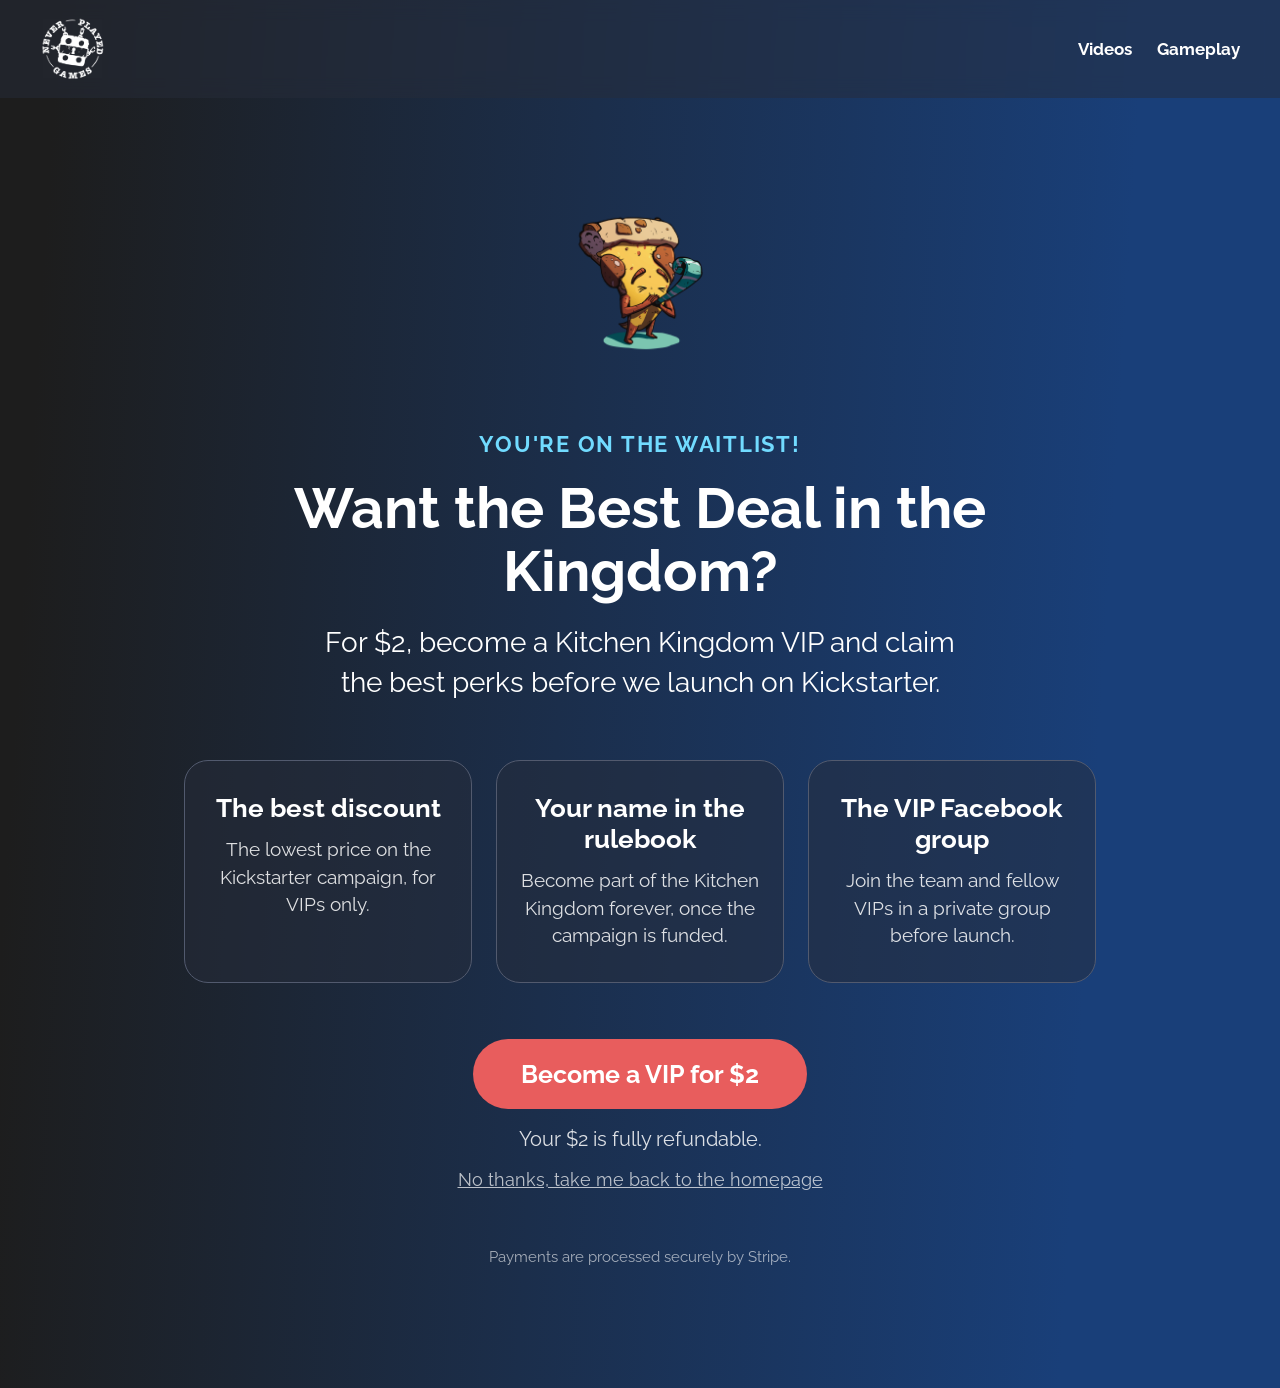
==== become-vip.html @ d167a3e9 "Become VIP page" ====
<!DOCTYPE html>
<html lang="en">

<head>
    <!-- Google Tag Manager -->
    <script>(function (w, d, s, l, i) {
            w[l] = w[l] || []; w[l].push({
                'gtm.start':
                    new Date().getTime(), event: 'gtm.js'
            }); var f = d.getElementsByTagName(s)[0],
                j = d.createElement(s), dl = l != 'dataLayer' ? '&l=' + l : ''; j.async = true; j.src =
                    'https://www.googletagmanager.com/gtm.js?id=' + i + dl; f.parentNode.insertBefore(j, f);
        })(window, document, 'script', 'dataLayer', 'GTM-WVMF9MDQ');</script>
    <!-- End Google Tag Manager -->
    <meta charset="UTF-8">
    <meta name="viewport" content="width=device-width, initial-scale=1.0">
    <!-- Post-signup thank-you page: keep it out of search results -->
    <meta name="robots" content="noindex">
    <title>Become a VIP | Kitchen Kingdom</title>
    <meta name="description"
        content="You're on the Kitchen Kingdom waitlist. For $2, unlock the best discount on the Kickstarter campaign, the private VIP Facebook group and your name in the rulebook.">
    <link rel="preconnect" href="https://fonts.googleapis.com">
    <link rel="preconnect" href="https://fonts.gstatic.com" crossorigin>
    <link href="https://fonts.googleapis.com/css2?family=Raleway:ital,wght@0,300;0,400;0,700;1,400;1,700&display=swap"
        rel="stylesheet">
    <link rel="icon" href="assets/fav_icon.svg" type="image/svg+xml">
    <link rel="stylesheet" href="style.css">

    <!-- Stripe Buy Button: uncomment together with the <stripe-buy-button> block below -->
    <!-- <script async src="https://js.stripe.com/v3/buy-button.js"></script> -->
</head>

<body>

    <!-- Google Tag Manager (noscript) -->
    <noscript><iframe src="https://www.googletagmanager.com/ns.html?id=GTM-WVMF9MDQ" height="0" width="0"
            title="Google Tag Manager" style="display:none;visibility:hidden"></iframe></noscript>
    <!-- End Google Tag Manager (noscript) -->

    <!-- ── NAVBAR ─────────────────────────────────────────── -->
    <nav class="navbar">
        <div class="nav-logo">
            <a href="index.html"><img src="assets/logo.webp" alt="Kitchen Kingdom logo"></a>
        </div>
        <ul class="nav-links">
            <li><a href="index.html#trailer">Videos</a></li>
            <li><a href="index.html#gameplay">Gameplay</a></li>
        </ul>
    </nav>

    <main class="vip-page" id="vip">

        <!-- ── OFFER (default state) ─────────────────────── -->
        <div class="vip-offer vip-intro">
            <img class="vip-character" src="assets/char-pizza.webp" alt="Party Pizza cheering">
            <p class="vip-pre">YOU'RE ON THE WAITLIST!</p>
            <h1 class="section-heading">Want the Best Deal in the Kingdom?</h1>
            <p class="section-body">For $2, become a Kitchen Kingdom VIP and claim the best perks before we launch on
                Kickstarter.</p>
        </div>

        <ul class="vip-offer vip-perks">
            <li class="vip-perk">
                <h2>The best discount</h2>
                <p>The lowest price on the Kickstarter campaign, for VIPs only.</p>
            </li>
            <li class="vip-perk">
                <h2>Your name in the rulebook</h2>
                <p>Become part of the Kitchen Kingdom forever, once the campaign is funded.</p>
            </li>
            <li class="vip-perk">
                <h2>The VIP Facebook group</h2>
                <p>Join the team and fellow VIPs in a private group before launch.</p>
            </li>
        </ul>

        <div class="vip-offer vip-checkout">
            <!--
                Stripe Buy Button: once created in the Dashboard, uncomment this block and the
                buy-button.js script in <head>, then remove the fallback link below.
            <stripe-buy-button
                buy-button-id="buy_btn_REPLACE_ME"
                publishable-key="pk_test_REPLACE_ME">
            </stripe-buy-button>
            -->

            <!-- Stripe Payment Link (LIVE, plink_1UfrdTPH4I1weWzSRL1D6Cwx).
                 Sandbox test link for local testing: https://buy.stripe.com/test_5kQ14p5HMcuK2nV5UYdwc00 -->
            <a class="btn-primary" id="vip-buy" href="https://buy.stripe.com/fZu3cxb2n3HM3wqchP0x200">Become a
                VIP for $2</a>
            <p class="vip-refund">Your $2 is fully refundable.</p>
            <a class="vip-skip" href="index.html">No thanks, take me back to the homepage</a>
        </div>

        <!-- ── SUCCESS (shown when Stripe redirects back with ?vip=success) ── -->
        <div class="vip-success vip-intro" role="status">
            <img class="vip-character" src="assets/char-pizza.webp" alt="Party Pizza cheering">
            <p class="vip-pre">PAYMENT RECEIVED</p>
            <h1 class="section-heading">All Hail the New VIP!</h1>
            <p class="section-body">You're in. Keep an eye on your inbox: we'll email you your VIP Facebook group invite
                and everything you need for launch day.</p>
            <a class="btn-primary" href="index.html">Back to the Kingdom</a>
        </div>

        <p class="vip-fineprint">
            Payments are processed securely by Stripe.</p>

    </main>

    <script>
        // Stripe redirects here with ?vip=success after a completed payment.
        if (new URLSearchParams(window.location.search).get('vip') === 'success') {
            document.getElementById('vip').classList.add('is-vip');
            (window.dataLayer = window.dataLayer || []).push({ event: 'vip_purchase' });
        }
    </script>

</body>

</html>
---- style.css ----
@font-face {
  font-family: 'Kitchenkingdomiconsv2';
  src: url('assets/Kitchenkingdomiconsv2-Regular.ttf') format('truetype');
  font-weight: normal;
  font-style: normal;
}

.kk-icon {
  font-family: 'Kitchenkingdomiconsv2', sans-serif;
  font-style: normal;
  font-weight: normal;
}

*,
*::before,
*::after {
  box-sizing: border-box;
  margin: 0;
  padding: 0;
}

:root {
  --red: #e85d5d;
  --purple: #9b6fd6;
  --orange: #f59e42;
  --green: #4caf8e;
  --blue: #52a5d8;
  --dark-blue: #5b7bc9;
  --pink: #e066ad;
  --bean: #bf9262;
  --nav-bg: rgba(38, 45, 58, 0.5);
  --nav-border: #525a6e;
}

html {
  scroll-behavior: smooth;
  scroll-padding-top: 100px;
}

body {
  background: linear-gradient(93.54deg, rgb(29, 29, 29) 4.35%, rgb(25, 63, 121) 83.88%);
  font-family: 'Raleway', sans-serif;
  color: white;
  overflow-x: hidden;
  min-height: 100vh;
}

/* ─── NAVBAR ─────────────────────────────────────────── */
.navbar {
  position: fixed;
  top: 0;
  left: 0;
  right: 0;
  z-index: 1000;
  background: var(--nav-bg);
  backdrop-filter: blur(10px);
  -webkit-backdrop-filter: blur(10px);
  display: flex;
  align-items: center;
  justify-content: space-between;
  padding: 16px 40px;
}

.nav-logo {
  width: 66px;
  height: 66px;
  flex-shrink: 0;
}

.nav-logo img {
  width: 66px;
  height: 66px;
  object-fit: contain;
  filter: brightness(0) invert(1);
}

.nav-links {
  display: flex;
  align-items: center;
  gap: 25px;
  list-style: none;
}

.nav-links li {
  display: flex;
  align-items: center;
}

.nav-links a {
  color: white;
  text-decoration: none;
  font-weight: 700;
  font-size: 17px;
  cursor: pointer;
}

.nav-links a:hover {
  opacity: 0.8;
}

.nav-cta {
  display: inline-flex;
  align-items: center;
  justify-content: center;
  text-decoration: none;
  background: var(--red);
  color: white;
  font-family: 'Raleway', sans-serif;
  font-weight: 700;
  font-size: 17px;
  border: none;
  border-radius: 100px;
  width: 176px;
  height: 54px;
  cursor: pointer;
}

.nav-cta:hover {
  opacity: 0.9;
}

.nav-social {
  display: inline-flex;
  align-items: center;
  justify-content: center;
  width: 24px;
  height: 24px;
  opacity: 0.85;
  transition: opacity 0.2s ease;
}

.nav-social:hover {
  opacity: 1;
}

.nav-social img {
  width: 100%;
  height: 100%;
  object-fit: contain;
}

/* ─── BUTTON SQUASH & STRETCH ─────────────────────────── */
@keyframes btn-squish {
  0% {
    transform: scaleX(1) scaleY(1);
  }

  18% {
    transform: scaleX(1.3) scaleY(0.7);
  }

  42% {
    transform: scaleX(0.9) scaleY(1.12);
  }

  62% {
    transform: scaleX(1.07) scaleY(0.95);
  }

  80% {
    transform: scaleX(0.98) scaleY(1.02);
  }

  100% {
    transform: scaleX(1) scaleY(1);
  }
}

.btn-primary,
.btn-secondary,
.nav-cta {
  will-change: transform;
  transition: transform 0.2s ease;
}

.btn-primary:not(:disabled):hover,
.btn-secondary:not(:disabled):hover,
.nav-cta:not(:disabled):hover {
  animation: btn-squish 0.35s ease forwards;
}

.btn-primary:active,
.btn-secondary:active,
.nav-cta:active {
  animation: none;
  transform: scaleX(1.15) scaleY(0.82);
  transition-duration: 0.08s;
}

/* ─── PAGE ────────────────────────────────────────────── */
.page {
  display: flex;
  flex-direction: column;
  align-items: center;
  gap: 240px;
  padding-bottom: 160px;
  width: 1512px;
  margin-left: auto;
  margin-right: auto;
}

/* ─── HERO ────────────────────────────────────────────── */
.hero {
  position: relative;
  width: 100vw;
  height: 986px;
  overflow: hidden;
}

.hero-bg {
  position: absolute;
  inset: 0;
  pointer-events: none;
}

.hero-bg img {
  width: 100%;
  height: 100%;
  object-fit: cover;
  object-position: center top;
  display: block;
}

.hero-pre {
  position: absolute;
  left: 66px;
  top: 488px;
  font-size: 38px;
  font-weight: 700;
  line-height: normal;
  white-space: nowrap;
  text-shadow: 0 2px 10px rgba(0, 0, 0, 0.7);
}

.hero-title1 {
  position: absolute;
  left: 66px;
  top: 548px;
  font-size: 73px;
  font-weight: 700;
  line-height: normal;
  white-space: nowrap;
  text-shadow: 0 2px 10px rgba(0, 0, 0, 0.7);
}

.hero-title2 {
  position: absolute;
  left: 66px;
  top: 626px;
  font-size: 73px;
  font-weight: 700;
  line-height: normal;
  white-space: nowrap;
  text-shadow: 0 2px 10px rgba(0, 0, 0, 0.7);
}

.hero-buttons {
  position: absolute;
  left: 66px;
  top: 761px;
  display: flex;
  gap: 21px;
}

.btn-primary {
  display: inline-flex;
  align-items: center;
  justify-content: center;
  text-decoration: none;
  background: var(--red);
  color: white;
  font-family: 'Raleway', sans-serif;
  font-weight: 700;
  font-size: 25px;
  border: none;
  border-radius: 100px;
  width: 233px;
  height: 70px;
  cursor: pointer;
}

.btn-secondary {
  display: inline-flex;
  align-items: center;
  justify-content: center;
  text-decoration: none;
  background: rgba(38, 45, 58, 0.5);
  color: white;
  font-family: 'Raleway', sans-serif;
  font-weight: 700;
  font-size: 25px;
  border: 1px solid var(--nav-border);
  border-radius: 100px;
  width: 233px;
  height: 70px;
  cursor: pointer;
}

@keyframes spin-slow {
  from {
    transform: rotate(0deg);
  }

  to {
    transform: rotate(360deg);
  }
}

.hero-badge {
  position: absolute;
  right: 64px;
  top: 687px;
  width: 122px;
  height: 136px;
}

.hero-badge img {
  width: 100%;
  height: 100%;
  object-fit: contain;
  filter: drop-shadow(0 8px 24px rgba(0, 0, 0, 0.55));
  animation: spin-slow 240s linear infinite;
}

/* ─── GAME INFO ───────────────────────────────────────── */
.game-info {
  position: relative;
  width: 1394px;
  height: 750px;
  flex-shrink: 0;
}

.game-description {
  position: absolute;
  left: 0;
  top: 0;
  width: 820px;
  font-size: 28px;
  font-weight: 400;
  line-height: 1.45;
}

.game-description p + p {
  margin-top: 1em;
}

.game-thief {
  position: absolute;
  left: 827px;
  top: 0;
  width: 567px;
  height: 463px;
  overflow: hidden;
}

.game-thief img {
  position: absolute;
  width: 105.25%;
  height: 179.87%;
  left: -5.17%;
  top: -41.18%;
  max-width: none;
}

.characters-group {
  position: absolute;
  left: 2px;
  top: 338px;
  width: 737px;
  height: 400px;
}

.char {
  position: absolute;
  overflow: hidden;
}

.char img {
  position: absolute;
  max-width: none;
}

.char-yogurt {
  left: 0;
  top: 0;
  width: 260px;
  height: 309px;
}

.char-yogurt img {
  width: 103.08%;
  height: 121.54%;
  left: -4%;
  top: 0;
}

.char-eggplant {
  left: 247px;
  top: 5px;
  width: 261px;
  height: 314px;
}

.char-eggplant img {
  width: 95.4%;
  height: 112.48%;
  left: -3.69%;
  top: -6.33%;
}

.char-pizza {
  left: 505px;
  top: 43px;
  width: 232px;
  height: 271px;
}

.char-pizza img {
  width: 108.51%;
  height: 127.95%;
  left: -6%;
  top: -6.6%;
}

.stat-item {
  position: absolute;
  top: 309px;
  text-align: center;
}

.stat-item .lbl {
  font-size: 28px;
  font-weight: 400;
  display: block;
}

.stat-item .val {
  font-size: 28px;
  font-weight: 700;
  display: block;
}

.stat-age {
  left: 99px;
}

.stat-duration {
  left: 227px;
}

.stat-players {
  left: 569px;
}

/* ─── SCREENSHOT ──────────────────────────────────────── */
.screenshot {
  width: 1382px;
  height: 777px;
  overflow: hidden;
  flex-shrink: 0;
}

.screenshot img {
  width: 100%;
  height: 100%;
  object-fit: cover;
  display: block;
}

#trailer {
  height: auto;
  overflow: visible;
  display: flex;
  flex-direction: column;
  align-items: center;
}

#trailer video {
  width: auto;
  max-width: 100%;
  height: 600px;
  aspect-ratio: 9 / 16;
}

.video-row {
  display: flex;
  flex-wrap: wrap;
  justify-content: center;
  align-items: flex-start;
  gap: 40px;
  width: 100%;
}

.video-col {
  display: flex;
  flex-direction: column;
  align-items: center;
  flex: 1 1 340px;
  max-width: 400px;
}

@media (min-width: 768px) {
  .video-row--playthrough {
    margin-top: 20px;
  }
}

/* Instagram sets its own inline white background once an embed successfully
   renders (marking the element with this class) — override it so the embed
   blends with the page. The unrendered .instagram-media fallback card keeps
   its inline white background so it still reads correctly if the embed fails
   to load. */
.instagram-media-rendered,
.instagram-media-rendered iframe {
  background: transparent !important;
}

/* ─── TESTIMONIALS ────────────────────────────────────── */
.testimonials {
  position: relative;
  width: 1373px;
  height: auto;
  flex-shrink: 0;
}

.t1 {
  position: absolute;
  left: 0;
  top: 0;
  width: 878px;
}

.t2 {
  position: absolute;
  left: 495px;
  top: 148px;
  width: 878px;
}

.t3 {
  position: absolute;
  left: 0;
  top: 363px;
  width: 615px;
}

/* Stays in normal flow below the hand-placed t1–t3 so the section grows to fit */
.t4 {
  margin-top: 600px;
  margin-left: 495px;
  width: 878px;
}

.t-quote {
  font-size: 57px;
  font-weight: 700;
  font-style: italic;
  line-height: 1.1;
}

.t-author {
  font-size: 28px;
  font-weight: 400;
  margin-top: 8px;
}

/* Long quote — smaller type so it reads as a paragraph */
.t4 .t-quote {
  font-size: 36px;
}

/* ─── SHARED SECTION STYLES ───────────────────────────── */
.section-heading {
  font-size: 57px;
  font-weight: 700;
  line-height: 1.1;
}

.section-body {
  font-size: 28px;
  font-weight: 400;
  line-height: 1.45;
}

.section-body a {
  color: inherit;
  text-decoration: underline;
  transition: color 0.2s;
}

.section-body a:hover {
  color: #ccc;
}

.section-body ol {
  margin-left: 42px;
}

.section-body li {
  margin-bottom: 8px;
}

/* ─── WAITLIST FORM ───────────────────────────────────── */
.waitlist-section {
  display: flex;
  flex-direction: column;
  align-items: center;
  gap: 24px;
  width: 600px;
  position: relative;
}

@keyframes giveaway-shake {
  0%, 100% { transform: translateY(-50%) rotate(-2deg); }
  50%       { transform: translateY(-50%) rotate(2deg); }
}

.giveaway-img {
  position: absolute;
  left: 100%;
  top: 0;
  transform-origin: center bottom;
  width: calc((100vw - 600px) / 2);
  animation: giveaway-shake 4s ease-in-out infinite;
}

.waitlist-section .section-heading,
.waitlist-section .section-body {
  text-align: center;
  text-wrap: balance;
}

.waitlist-section .section-body {
  font-size: 22px;
  opacity: 0.8;
}

/* Full-width wrappers */
#mc-waitlist .form-container,
#mc-waitlist .emailoctopus-form-wrapper {
  width: 100% !important;
}

/* Remove EO's inline margin-top */
#mc-waitlist .emailoctopus-form-wrapper {
  margin-top: 0 !important;
}

/* Main form: flex column with gap between fields and button */
#mc-waitlist .emailoctopus-form .main-form {
  display: flex !important;
  flex-direction: column !important;
  gap: 16px !important;
}

/* Field rows: stack label above input, remove Bootstrap mb-2 */
#mc-waitlist .emailoctopus-form-row {
  display: flex !important;
  flex-direction: column !important;
  margin-bottom: 0 !important;
}

/* Labels */
#mc-waitlist .emailoctopus-form-row label {
  font-family: 'Raleway', sans-serif !important;
  font-size: 16px !important;
  font-weight: 700 !important;
  color: white !important;
  margin-bottom: 0 !important;
}

/* Inputs */
#mc-waitlist .emailoctopus-form-row input.form-control,
#mc-waitlist .emailoctopus-form-row input.form-control:focus,
#mc-waitlist .emailoctopus-form-row input.form-control:active {
  box-sizing: border-box !important;
  background: rgba(38, 45, 58, 0.6) !important;
  border-width: 1px !important;
  border-style: solid !important;
  border-color: var(--nav-border) !important;
  border-radius: 12px !important;
  color: white !important;
  font-family: 'Raleway', sans-serif !important;
  font-size: 16px !important;
  padding: 14px 20px !important;
  margin: 0 !important;
  height: auto !important;
  width: 100% !important;
  outline: none !important;
  box-shadow: none !important;
  transform: none !important;
  position: static !important;
  transition: border-color 0.2s !important;
}

#mc-waitlist .emailoctopus-form-row input.form-control:focus {
  border-color: var(--red) !important;
}

#mc-waitlist .emailoctopus-form-row input.form-control::placeholder {
  color: rgba(255, 255, 255, 0.4) !important;
}

/* Consent row */
#mc-waitlist .emailoctopus-form-row-consent {
  display: flex !important;
  flex-direction: row !important;
  justify-content: flex-start !important;
  align-items: center !important;
  gap: 8px !important;
  width: 100% !important;
  padding: 0 !important;
  margin: 0 !important;
  text-align: left !important;
}

#mc-waitlist .emailoctopus-form-row-consent label {
  font-family: 'Raleway', sans-serif !important;
  font-size: 16px !important;
}

/* Submit button */
#mc-waitlist .emailoctopus-form input[type="submit"] {
  display: block !important;
  width: 100% !important;
  height: 60px !important;
  margin: 0 !important;
  padding: 0 !important;
  background: var(--red) !important;
  color: white !important;
  font-family: 'Raleway', sans-serif !important;
  font-weight: 700 !important;
  font-size: 20px !important;
  border: none !important;
  border-radius: 100px !important;
  cursor: pointer !important;
  transition: opacity 0.2s, background 0.3s !important;
  box-shadow: none !important;
}

#mc-waitlist .emailoctopus-form input[type="submit"]:not(:disabled):hover {
  opacity: 0.9;
}

#mc-waitlist .emailoctopus-form input[type="submit"]:disabled {
  background: #e85d5d8a !important;
  cursor: not-allowed !important;
  opacity: 1 !important;
}

/* Success / error messages — hide when empty */
#mc-waitlist .emailoctopus-success-message:empty,
#mc-waitlist .emailoctopus-error-message:empty {
  display: none;
}

#mc-waitlist .emailoctopus-success-message,
#mc-waitlist .emailoctopus-error-message {
  font-family: 'Raleway', sans-serif !important;
  font-size: 15px !important;
  padding: 12px 16px !important;
  border-radius: 8px !important;
  margin-bottom: 8px !important;
}

#mc-waitlist .emailoctopus-success-message {
  color: var(--green) !important;
  background: rgba(76, 175, 142, 0.12) !important;
}

#mc-waitlist .emailoctopus-error-message {
  color: var(--red) !important;
  background: rgba(232, 93, 93, 0.12) !important;
}

#mc-waitlist .emailoctopus-is-hidden {
  display: none !important;
}

.feature-row {
  width: 1404px;
  display: flex;
  align-items: center;
  justify-content: space-between;
  flex-shrink: 0;
}

.feature-text {
  width: 726px;
  display: flex;
  flex-direction: column;
  gap: 40px;
  flex-shrink: 0;
}

.text-center {
  display: none;
}

/* ─── STORY ───────────────────────────────────────────── */
.story {
  width: 1349px;
  display: flex;
  align-items: flex-start;
  justify-content: space-between;
  flex-shrink: 0;
}

.story-text {
  width: 726px;
  display: flex;
  flex-direction: column;
  gap: 40px;
}

.story-photos {
  position: relative;
  width: 520px;
  height: 800px;
  flex-shrink: 0;
  margin: 0 auto;
}

.photo {
  position: absolute;
  border-radius: 2px;
  box-shadow: 0 18px 18px rgba(0, 0, 0, 0.25);
  overflow: hidden;
}

.photo img {
  position: absolute;
  max-width: none;
}

.photo-w1 {
  left: 9px;
  top: 0;
  width: 485px;
  height: 340px;
  transform: rotate(-4.38deg);
}

.photo-w2 {
  left: 0;
  top: 300px;
  width: 240px;
  height: 240px;
  transform: rotate(-5.62deg);
}

.photo-w3 {
  left: 260px;
  top: 330px;
  width: 240px;
  height: 240px;
  transform: rotate(7deg);
}

.photo-w4 {
  left: 120px;
  top: 520px;
  width: 280px;
  height: 280px;
  transform: rotate(-2.5deg);
}

.photo-w1 img,
.photo-w2 img,
.photo-w3 img,
.photo-w4 img {
  width: 100%;
  height: 100%;
  object-fit: cover;
}

/* ─── CARD STACKS ─────────────────────────────────────── */
.cards-stack {
  position: relative;
  flex-shrink: 0;
}

.game-card {
  position: absolute;
  box-shadow: 0 8px 18px rgba(0, 0, 0, 0.25);
  overflow: hidden;
}

.game-card img {
  width: 100%;
  height: 100%;
  object-fit: cover;
  display: block;
}

/* Action cards */
.ac-stack {
  width: 642px;
  height: 438px;
  /* translate offsets used to collapse cards into a stack before fanning */
  --ac1-tx: 132px;
  --ac1-ty: -30px;
  --ac3-tx: -133px;
  --ac3-ty: 10px;
}

.game-card.ac {
  width: 265px;
  height: 369px;
}

/* default: stacked (all cards centred on ac2's position) */
.ac1 {
  left: 0;
  top: 40px;
  transform: translate(var(--ac1-tx), var(--ac1-ty)) rotate(0deg);
}

.ac2 {
  left: 132px;
  top: 10px;
  transform: rotate(0deg);
}

.ac3 {
  left: 265px;
  top: 0;
  transform: translate(var(--ac3-tx), var(--ac3-ty)) rotate(0deg);
}

/* fan keyframes */
@keyframes ac1-fan {
  from {
    transform: translate(var(--ac1-tx), var(--ac1-ty)) rotate(0deg);
  }

  to {
    transform: rotate(-5.31deg);
  }
}

@keyframes ac2-fan {
  from {
    transform: rotate(0deg);
  }

  to {
    transform: rotate(6.18deg);
  }
}

@keyframes ac3-fan {
  from {
    transform: translate(var(--ac3-tx), var(--ac3-ty)) rotate(0deg);
  }

  to {
    transform: rotate(20.4deg);
  }
}

.ac-stack.fanned .ac1 {
  animation: ac1-fan 0.55s cubic-bezier(0.34, 1.45, 0.64, 1) both;
}

.ac-stack.fanned .ac2 {
  animation: ac2-fan 0.55s cubic-bezier(0.34, 1.45, 0.64, 1) 0.08s both;
}

.ac-stack.fanned .ac3 {
  animation: ac3-fan 0.55s cubic-bezier(0.34, 1.45, 0.64, 1) 0.16s both;
}

/* Event cards */
.ev-stack {
  width: 490px;
  height: 430px;
  --ev2-tx: -138px;
  --ev2-ty: 34px;
}

.game-card.ev {
  width: 272px;
  height: 378px;
}

.ev1 {
  left: 0;
  top: 34px;
  transform: rotate(0deg);
}

.ev2 {
  left: 138px;
  top: 0;
  transform: translate(var(--ev2-tx), var(--ev2-ty)) rotate(0deg);
}

@keyframes ev1-fan {
  from {
    transform: rotate(0deg);
  }

  to {
    transform: rotate(-1.02deg);
  }
}

@keyframes ev2-fan {
  from {
    transform: translate(var(--ev2-tx), var(--ev2-ty)) rotate(0deg);
  }

  to {
    transform: rotate(13.21deg);
  }
}

.ev-stack.fanned .ev1 {
  animation: ev1-fan 0.55s cubic-bezier(0.34, 1.45, 0.64, 1) both;
}

.ev-stack.fanned .ev2 {
  animation: ev2-fan 0.55s cubic-bezier(0.34, 1.45, 0.64, 1) 0.1s both;
}

/* Upgrade cards */
.up-stack {
  width: 614px;
  height: 405px;
  --up2-tx: -313px;
  --up2-ty: 8px;
}

.game-card.up {
  width: 272px;
  height: 378px;
}

/* card-upgrade-1.webp is landscape (unlike the other portrait upgrade card).
   To keep both cards the same height without cropping up1, it gets its own
   wider box sized to its actual aspect ratio. */
.game-card.up.up1 {
  width: 531px;
  height: 378px;
}

.up1 {
  left: 0;
  top: 8px;
  transform: rotate(0deg);
}

.up2 {
  left: 313px;
  top: 0;
  transform: translate(var(--up2-tx), var(--up2-ty)) rotate(0deg);
}

@keyframes up1-fan {
  from {
    transform: rotate(0deg);
  }

  to {
    transform: rotate(-6deg);
  }
}

@keyframes up2-fan {
  from {
    transform: translate(var(--up2-tx), var(--up2-ty)) rotate(0deg);
  }

  to {
    transform: rotate(4.9deg);
  }
}

.up-stack.fanned .up1 {
  animation: up1-fan 0.55s cubic-bezier(0.34, 1.45, 0.64, 1) both;
}

.up-stack.fanned .up2 {
  animation: up2-fan 0.55s cubic-bezier(0.34, 1.45, 0.64, 1) 0.1s both;
}

/* Upgrade section only: text 33% / cards 67% width split.
   Card left offsets are shifted +205px to re-center the stack (531px wide)
   in the wider box, keeping the same relative spacing between up1/up2.
   Scoped to the fixed-width desktop layout (>1559px) so it doesn't override
   the responsive breakpoints below, which redefine these widths for
   tablet/mobile (including the single-column mobile layout). */
@media (min-width: 1560px) {
  .feature-row:has(.up-stack) .feature-text {
    width: 33%;
  }

  .feature-row:has(.up-stack) .up-stack {
    width: 67%;
  }

  .feature-row:has(.up-stack) .up1 {
    left: 205px;
  }

  .feature-row:has(.up-stack) .up2 {
    left: 718px;
  }
}

/* ─── AIM ─────────────────────────────────────────────── */
.aim-sticker-wrap {
  width: 764px;
  height: 764px;
  display: flex;
  align-items: center;
  justify-content: center;
  flex-shrink: 0;
}

.aim-sticker {
  width: 597px;
  height: 597px;
  border-radius: 20px;
  overflow: hidden;
  transform: rotate(19.7deg);
}

.aim-sticker img {
  width: 100%;
  height: 100%;
  object-fit: cover;
  display: block;
}

/* ─── FREE FOR ALL ────────────────────────────────────── */
.ffa-image {
  position: relative;
  width: 334px;
  height: 468px;
  overflow: hidden;
  flex-shrink: 0;
}

.ffa-image img {
  position: absolute;
  width: 158.9%;
  height: 158.14%;
  left: -32.81%;
  top: -26.87%;
  max-width: none;
}

/* ─── DAN DAH ─────────────────────────────────────────── */
.dan-dah-salt {
  position: relative;
  width: 452px;
  height: 621px;
  overflow: hidden;
  flex-shrink: 0;
}

.dan-dah-salt img {
  position: absolute;
  width: 178.4%;
  height: 181.37%;
  left: -36.49%;
  top: -36.92%;
  max-width: none;
}

.social-row {
  display: flex;
  gap: 40px;
  align-items: center;
}

.social-icon {
  display: block;
  width: 64px;
  height: 64px;
}

.social-icon img {
  width: 100%;
  height: 100%;
  display: block;
}

/* ═══════════════════════════════════════════════════════════
   RESPONSIVE
   ═══════════════════════════════════════════════════════════ */

/* ── Fluid page container (all screens < 1560px) ───────── */
@media (max-width: 1559px) {
  .page {
    width: 100%;
    padding-left: clamp(20px, 4vw, 80px);
    padding-right: clamp(20px, 4vw, 80px);
  }

  /* Video/screenshot fills container */
  .screenshot {
    width: 100%;
    height: auto;
  }

  .screenshot video {
    width: 100%;
    max-width: 360px;
    height: auto;
    aspect-ratio: 9 / 16;
    display: block;
  }

  /* Game info — fluid grid so the 1394px layout doesn't get clipped */
  .game-info {
    position: static;
    width: 100%;
    height: auto;
    display: grid;
    grid-template-columns: minmax(0, 1fr) auto;
    column-gap: 40px;
    row-gap: 24px;
    align-items: start;
  }

  .game-description {
    position: static;
    width: 100%;
    grid-column: 1;
    grid-row: 1;
  }

  .game-thief {
    position: relative;
    left: auto;
    top: auto;
    width: 36vw;
    height: 29.4vw;
    grid-column: 2;
    grid-row: 1 / 3;
  }

  .characters-group {
    position: relative;
    left: 0;
    top: 0;
    grid-column: 1;
    grid-row: 2;
  }

  /* Testimonials — keep the staggered look, but fluid instead of 1373px */
  .testimonials {
    position: static;
    width: 100%;
    display: flex;
    flex-direction: column;
    gap: 40px;
  }

  .t1,
  .t2,
  .t3,
  .t4 {
    position: static;
    width: 64%;
    margin: 0;
  }

  .t2,
  .t4 {
    margin-left: 36%;
  }

  /* Flex sections use full width */
  .feature-row {
    width: 100%;
  }

  .feature-text {
    width: auto;
    flex: 1 1 0;
    min-width: 0;
  }

  .story {
    width: 100%;
    gap: clamp(20px, 4vw, 80px);
  }

  .story-text {
    flex: 1 1 0;
    min-width: 0;
  }
}

/* ── Medium desktop / tablet (768px – 1200px) ──────────── */
@media (max-width: 1200px) {
  .page {
    gap: 160px;
    margin-top: 0;
  }

  /* Hero — scale down */
  .hero {
    height: 800px;
  }

  .hero-pre {
    top: 390px;
    font-size: 30px;
  }

  .hero-title1 {
    top: 430px;
    font-size: 60px;
  }

  .hero-title2 {
    top: 498px;
    font-size: 60px;
  }

  .hero-buttons {
    top: 616px;
  }

  .btn-primary,
  .btn-secondary {
    font-size: 20px;
    width: 190px;
    height: 60px;
  }

  .hero-badge {
    top: 550px;
    right: 40px;
    width: 100px;
    height: 112px;
  }

  /* Typography */
  .section-heading {
    font-size: 44px;
  }

  .section-body {
    font-size: 22px;
  }

  /* Game info — switch from pixel-absolute to two-column flex */
  .game-info {
    position: static;
    width: 100%;
    height: auto;
    display: grid;
    grid-template-columns: minmax(0, 1fr) auto;
    grid-template-rows: auto auto;
    column-gap: 40px;
    row-gap: 40px;
    align-items: start;
  }

  .game-description {
    position: static;
    width: 100%;
    font-size: 22px;
    grid-column: 1;
    grid-row: 1;
  }

  .game-thief {
    position: relative;
    left: auto;
    top: auto;
    width: clamp(240px, 30vw, 480px);
    height: clamp(196px, 24.5vw, 391px);
    grid-column: 2;
    grid-row: 1 / 3;
  }

  .characters-group {
    position: relative;
    left: 0;
    top: 0;
    width: 553px;
    height: 280px;
    grid-column: 1;
    grid-row: 2;
  }

  /* chars scaled to 75% */
  .char-yogurt {
    width: 195px;
    height: 232px;
    left: 0;
    top: 0;
  }

  .char-eggplant {
    width: 196px;
    height: 236px;
    left: 185px;
    top: 4px;
  }

  .char-pizza {
    width: 174px;
    height: 203px;
    left: 379px;
    top: 32px;
  }

  .stat-item {
    top: 232px;
  }

  .stat-age {
    left: 74px;
  }

  .stat-duration {
    left: 170px;
  }

  .stat-players {
    left: 427px;
  }

  .stat-item .lbl,
  .stat-item .val {
    font-size: 22px;
  }

  /* Testimonials — stack */
  .testimonials {
    position: static;
    width: 100%;
    height: auto;
    display: flex;
    flex-direction: column;
    gap: 56px;
  }

  .t1,
  .t2,
  .t3,
  .t4 {
    position: static;
    width: 100%;
    margin: 0;
  }

  .t-quote {
    font-size: 44px;
  }

  .t4 .t-quote {
    font-size: 30px;
  }

  .t-author {
    font-size: 22px;
  }

  /* Card stacks — scale to ~75% */
  .ac-stack {
    width: 482px;
    height: 329px;
    --ac1-tx: 99px;
    --ac1-ty: -22px;
    --ac3-tx: -100px;
    --ac3-ty: 8px;
  }

  .game-card.ac {
    width: 199px;
    height: 277px;
  }

  .ac1 {
    left: 0;
    top: 30px;
  }

  .ac2 {
    left: 99px;
    top: 8px;
  }

  .ac3 {
    left: 199px;
    top: 0;
  }

  .ev-stack {
    width: 368px;
    height: 323px;
    --ev2-tx: -104px;
    --ev2-ty: 26px;
  }

  .game-card.ev {
    width: 204px;
    height: 284px;
  }

  .ev1 {
    left: 0;
    top: 26px;
  }

  .ev2 {
    left: 104px;
    top: 0;
  }

  .up-stack {
    width: 461px;
    height: 304px;
    --up2-tx: -235px;
    --up2-ty: 6px;
  }

  .game-card.up {
    width: 204px;
    height: 284px;
  }

  .game-card.up.up1 {
    width: 398px;
    height: 284px;
  }

  .up1 {
    left: 0;
    top: 6px;
  }

  .up2 {
    left: 235px;
    top: 0;
  }

  /* Aim sticker */
  .aim-sticker-wrap {
    width: 540px;
    height: 540px;
  }

  .aim-sticker {
    width: 420px;
    height: 420px;
  }

  /* Story photos */
  .story-photos {
    width: 380px;
    height: 585px;
  }

  .photo-w1 {
    left: 7px;
    width: 354px;
    height: 248px;
  }

  .photo-w2 {
    left: 0;
    top: 219px;
    width: 175px;
    height: 175px;
  }

  .photo-w3 {
    left: 190px;
    top: 241px;
    width: 175px;
    height: 175px;
  }

  .photo-w4 {
    left: 88px;
    top: 380px;
    width: 205px;
    height: 205px;
  }

  /* FFA / Dan Dah */
  .ffa-image {
    width: 250px;
    height: 351px;
  }

  .dan-dah-salt {
    width: 340px;
    height: 467px;
  }
}

/* ── Mobile (< 768px) ──────────────────────────────────── */
@media (max-width: 767px) {

  /* Video embeds — cap YouTube iframe width so it never exceeds the viewport,
     keeping the same 16:9 aspect ratio as desktop (560x315) */
  .youtube iframe {
    max-width: 94vw;
    width: 100%;
    height: auto;
    aspect-ratio: 16 / 9;
  }

  /* Navbar */
  .navbar {
    padding: 10px 16px;
  }

  .nav-logo,
  .nav-logo img {
    width: 44px;
    height: 44px;
  }

  .nav-links {
    gap: 14px;
  }

  .nav-links a {
    font-size: 13px;
  }

  .nav-cta {
    width: 120px;
    height: 38px;
    font-size: 13px;
  }

  .nav-social {
    width: 20px;
    height: 20px;
  }

  /* Hero — reflow absolutely-positioned children into a flex column */
  .hero {
    height: auto;
    min-height: 100svh;
    display: flex;
    flex-direction: column;
    justify-content: flex-end;
    padding: 0 20px 56px;
  }

  .hero::after {
    content: '';
    position: absolute;
    inset: 0;
    background: linear-gradient(to bottom, transparent 30%, rgba(10, 14, 24, 0.75) 100%);
    pointer-events: none;
  }

  .hero-bg {
    position: absolute;
    inset: 0;
  }

  .hero-pre {
    position: relative;
    left: auto;
    top: auto;
    font-size: 16px;
    z-index: 1;
  }

  .hero-title1 {
    position: relative;
    left: auto;
    top: auto;
    font-size: 46px;
    z-index: 1;
  }

  .hero-title2 {
    position: relative;
    left: auto;
    top: auto;
    font-size: 46px;
    white-space: normal;
    z-index: 1;
  }

  .hero-buttons {
    position: relative;
    left: auto;
    top: auto;
    flex-direction: column;
    gap: 12px;
    padding-top: 24px;
    z-index: 1;
  }

  .btn-primary,
  .btn-secondary {
    width: 100%;
    font-size: 18px;
    height: 56px;
  }

  .hero-badge {
    position: absolute;
    right: 16px;
    top: 70px;
    width: 68px;
    height: 76px;
    z-index: 1;
  }

  /* Page */
  .page {
    padding-left: 20px;
    padding-right: 20px;
    gap: 80px;
    margin-top: 0;
  }

  /* Game info — single column, visual first */
  .game-info {
    position: static;
    width: 100%;
    height: auto;
    display: flex;
    flex-direction: column;
    gap: 28px;
    grid-template-columns: unset;
  }

  .game-description {
    position: static;
    width: 100%;
    font-size: 18px;
    order: 3;
  }

  .game-thief {
    position: relative;
    left: auto;
    top: auto;
    width: 260px;
    height: 210px;
    margin: 0 auto;
    order: 1;
  }

  .characters-group {
    position: relative;
    left: 0;
    top: 0;
    width: 370px;
    height: 190px;
    margin: 0 auto;
    order: 2;
  }

  /* chars at 50% */
  .char-yogurt {
    width: 130px;
    height: 155px;
    left: 0;
    top: 0;
  }

  .char-eggplant {
    width: 131px;
    height: 157px;
    left: 124px;
    top: 3px;
  }

  .char-pizza {
    width: 116px;
    height: 136px;
    left: 253px;
    top: 22px;
  }

  .stat-item {
    top: 155px;
  }

  .stat-age {
    left: 50px;
  }

  .stat-duration {
    left: 114px;
  }

  .stat-players {
    left: 284px;
  }

  .stat-item .lbl,
  .stat-item .val {
    font-size: 16px;
  }

  /* Testimonials */
  .testimonials {
    position: static;
    width: 100%;
    height: auto;
    display: flex;
    flex-direction: column;
    gap: 44px;
  }

  .t1,
  .t2,
  .t3,
  .t4 {
    position: static;
    width: 100%;
    margin: 0;
  }

  .t-quote {
    font-size: 28px;
  }

  .t4 .t-quote {
    font-size: 20px;
  }

  .t-author {
    font-size: 16px;
  }

  /* Typography */
  .section-heading {
    font-size: 32px;
  }

  .section-body {
    font-size: 17px;
  }

  /* Feature rows — single column, visual first */
  .feature-row {
    width: 100% !important;
    flex-direction: column;
    gap: 36px;
    padding-left: 0 !important;
    padding-right: 0 !important;
    align-items: flex-start !important;
  }

  .feature-text {
    width: 100%;
    gap: 24px;
  }

  /* When text comes first in the DOM, swap it to appear after the visual */
  .feature-row>.feature-text:first-child {
    order: 2;
  }

  .feature-row>.feature-text:first-child~* {
    order: 1;
  }

  /* Story — column, photos first */
  .story {
    flex-direction: column;
    gap: 36px;
  }

  .story-text {
    width: 100%;
    order: 2;
  }

  .story-photos {
    width: 100%;
    max-width: 340px;
    height: auto;
    aspect-ratio: 520 / 800;
    margin: 0 auto;
    order: 1;
  }

  .photo-w1 {
    left: 1.7%;
    top: 0;
    width: 93%;
    height: 42.5%;
  }

  .photo-w2 {
    left: 0;
    top: 37.5%;
    width: 46%;
    height: 30%;
  }

  .photo-w3 {
    left: 50%;
    top: 41%;
    width: 46%;
    height: 30%;
  }

  .photo-w4 {
    left: 23%;
    top: 65%;
    width: 54%;
    height: 35%;
  }

  /* Card stacks — ~50% scale */
  .ac-stack {
    width: 322px;
    height: 220px;
    margin: 0 auto;
    --ac1-tx: 66px;
    --ac1-ty: -15px;
    --ac3-tx: -67px;
    --ac3-ty: 5px;
  }

  .game-card.ac {
    width: 133px;
    height: 185px;
  }

  .ac1 {
    left: 0;
    top: 20px;
  }

  .ac2 {
    left: 66px;
    top: 5px;
  }

  .ac3 {
    left: 133px;
    top: 0;
  }

  .ev-stack {
    width: 246px;
    height: 216px;
    margin: 0 auto;
    --ev2-tx: -69px;
    --ev2-ty: 17px;
  }

  .game-card.ev {
    width: 136px;
    height: 189px;
  }

  .ev1 {
    left: 0;
    top: 17px;
  }

  .ev2 {
    left: 69px;
    top: 0;
  }

  .up-stack {
    width: 308px;
    height: 203px;
    margin: 0 auto;
    --up2-tx: -157px;
    --up2-ty: 4px;
  }

  .game-card.up {
    width: 136px;
    height: 189px;
  }

  .game-card.up.up1 {
    width: 266px;
    height: 189px;
  }

  .up1 {
    left: -50px;
    top: 4px;
  }

  .up2 {
    left: 207px;
    top: 0;
  }

  /* Aim sticker */
  .aim-sticker-wrap {
    width: 280px;
    height: 280px;
    margin: 0 auto;
  }

  .aim-sticker {
    width: 218px;
    height: 218px;
  }

  /* FFA / Dan Dah */
  .ffa-image {
    width: 200px;
    height: 280px;
    margin: 0 auto;
  }

  .dan-dah-salt {
    width: 226px;
    height: 311px;
    margin: 0 auto;
  }

  /* Social row */
  .social-row {
    flex-wrap: wrap;
    gap: 20px;
  }

  .social-icon {
    width: 48px;
    height: 48px;
  }

  /* Waitlist form */
  .waitlist-section {
    width: 100%;
  }

  @keyframes giveaway-shake-mobile {
    0%, 100% { transform: rotate(-27deg); }
    50%       { transform: rotate(-19deg); }
  }

  .giveaway-img {
    display: block;
    position: static;
    width: 270px;
    order: -1;
    transform-origin: center bottom;
    margin-left: 40%;
    animation: giveaway-shake-mobile 4s ease-in-out infinite;
  }

  .waitlist-section .section-body {
    font-size: 18px;
  }

  .emailoctopus-form button[type="submit"] {
    font-size: 18px;
    height: 54px;
  }
}

/* ─── SCREEN-READER ONLY ─────────────────────────────── */
.sr-only {
  position: absolute;
  width: 1px;
  height: 1px;
  padding: 0;
  margin: -1px;
  overflow: hidden;
  clip: rect(0, 0, 0, 0);
  white-space: nowrap;
  border: 0;
}

/* ─── FOCUS STYLES ────────────────────────────────────── */
a:focus-visible,
button:focus-visible,
input:focus-visible,
[tabindex]:focus-visible {
  outline: 3px solid #fff;
  outline-offset: 3px;
  border-radius: 4px;
}

.nav-cta:focus-visible,
.btn-primary:focus-visible,
.btn-secondary:focus-visible {
  outline: 3px solid #fff;
  outline-offset: 4px;
}

/* ─── COLOUR HELPERS ──────────────────────────────────── */
.c-red {
  color: var(--red);
}

.c-purple {
  color: var(--purple);
}

.c-orange {
  color: var(--orange);
}

.c-green {
  color: var(--green);
}

.c-blue {
  color: var(--blue);
}

.c-dark-blue {
  color: var(--dark-blue);
}

.c-pink {
  color: var(--pink);
}

.c-bean {
  color: var(--bean);
}

.fw-bold {
  font-weight: 700;
}
/* ─── BECOME A VIP PAGE (become-vip.html) ────────────── */
.vip-page {
  max-width: 960px;
  margin: 0 auto;
  padding: 160px 24px 120px;
  display: flex;
  flex-direction: column;
  align-items: center;
  gap: 56px;
  text-align: center;
}

.vip-intro {
  display: flex;
  flex-direction: column;
  align-items: center;
  gap: 20px;
}

.vip-pre {
  font-size: 22px;
  font-weight: 700;
  letter-spacing: 0.08em;
  color: #71DBFF;
}

.vip-intro .section-body {
  max-width: 680px;
  text-wrap: balance;
}

.vip-perks {
  list-style: none;
  display: grid;
  grid-template-columns: repeat(3, 1fr);
  gap: 24px;
  width: 100%;
}

.vip-perk {
  background: rgba(38, 45, 58, 0.5);
  border: 1px solid var(--nav-border);
  border-radius: 24px;
  padding: 32px 24px;
  display: flex;
  flex-direction: column;
  gap: 12px;
}

.vip-perk h2 {
  font-size: 26px;
  font-weight: 700;
  line-height: 1.2;
}

.vip-perk p {
  font-size: 19px;
  line-height: 1.45;
  opacity: 0.85;
}

.vip-checkout {
  display: flex;
  flex-direction: column;
  align-items: center;
  gap: 18px;
}

.vip-checkout .btn-primary,
.vip-success .btn-primary {
  width: auto;
  padding: 0 48px;
}

.vip-refund {
  font-size: 20px;
  opacity: 0.85;
}

.vip-skip {
  font-size: 18px;
  color: white;
  opacity: 0.7;
}

.vip-skip:hover {
  opacity: 1;
}

.vip-character {
  width: 180px;
  height: auto;
}

.vip-success {
  display: none;
}

.is-vip .vip-offer {
  display: none;
}

.is-vip .vip-success {
  display: flex;
}

.vip-fineprint {
  font-size: 15px;
  line-height: 1.5;
  opacity: 0.6;
  max-width: 680px;
}

@media (max-width: 800px) {
  .vip-page {
    padding: 120px 16px 80px;
    gap: 40px;
  }

  .vip-perks {
    grid-template-columns: 1fr;
  }

  .vip-pre {
    font-size: 18px;
  }

  .vip-character {
    width: 130px;
  }
}
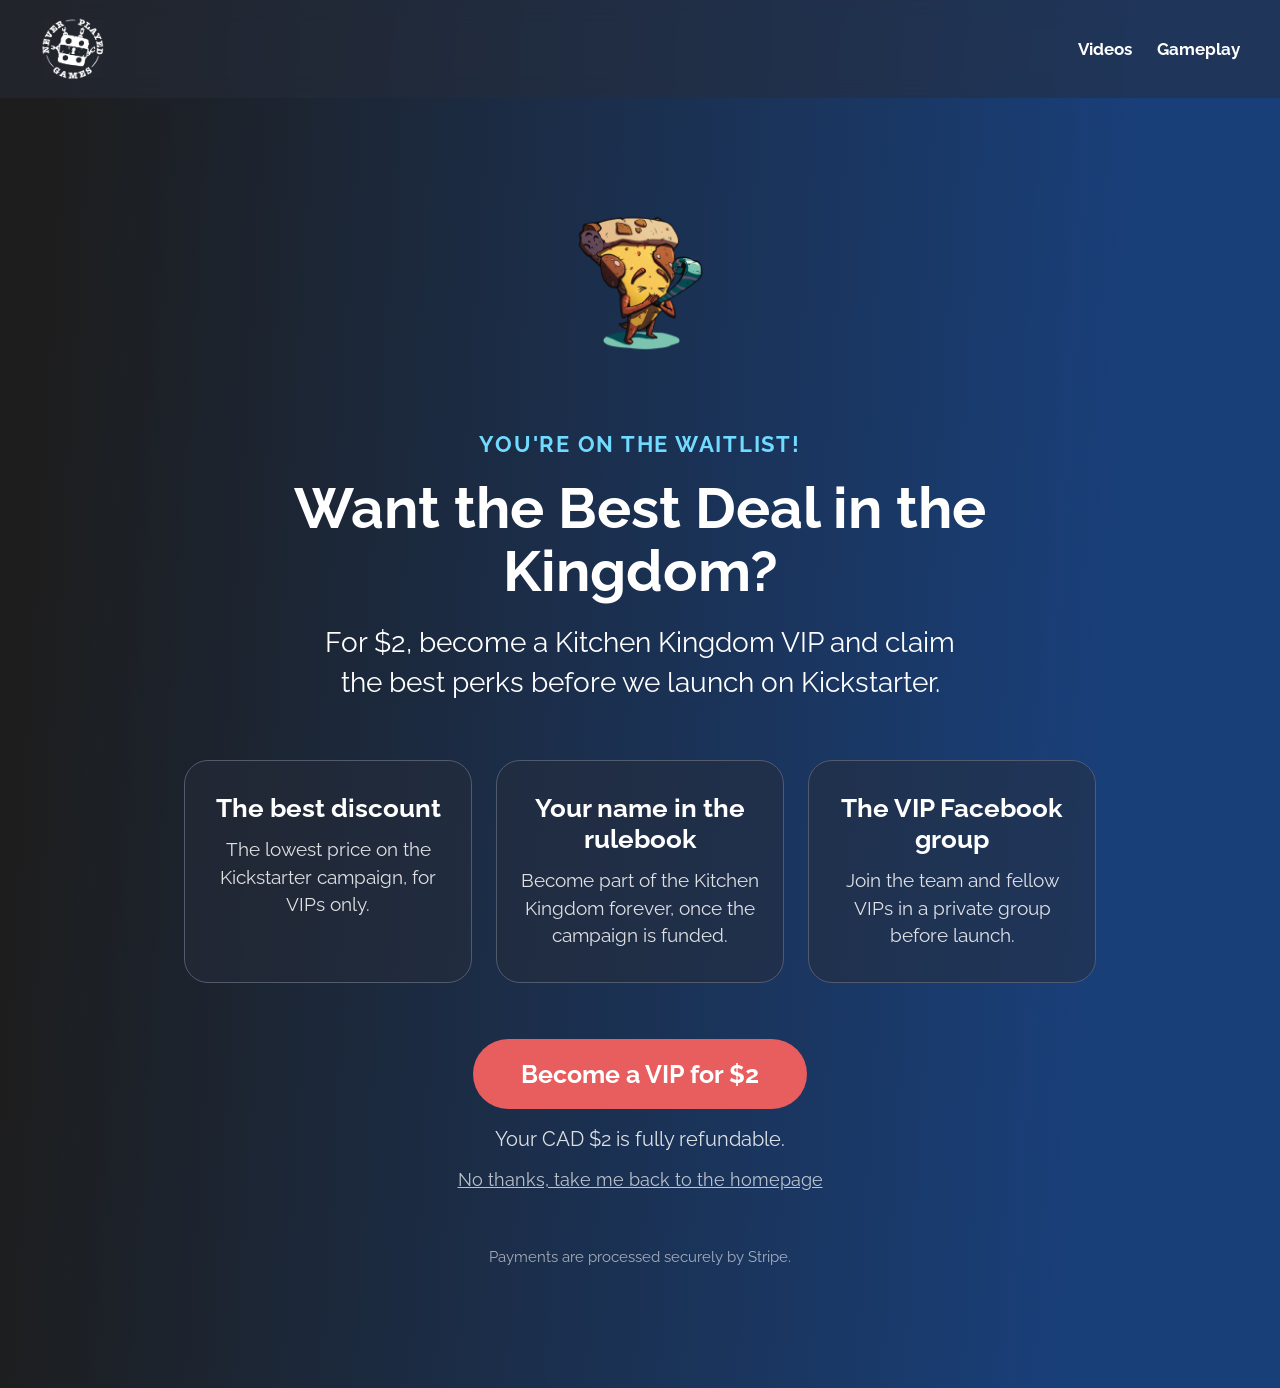
==== commit f99757b3: "Become VIP page" ====
--- a/become-vip.html
+++ b/become-vip.html
@@ -88,13 +88,16 @@
                  Sandbox test link for local testing: https://buy.stripe.com/test_5kQ14p5HMcuK2nV5UYdwc00 -->
             <a class="btn-primary" id="vip-buy" href="https://buy.stripe.com/fZu3cxb2n3HM3wqchP0x200">Become a
                 VIP for $2</a>
-            <p class="vip-refund">Your $2 is fully refundable.</p>
+            <p class="vip-refund">Your CAD $2 is fully refundable.</p>
             <a class="vip-skip" href="index.html">No thanks, take me back to the homepage</a>
         </div>
 
         <!-- ── SUCCESS (shown when Stripe redirects back with ?vip=success) ── -->
         <div class="vip-success vip-intro" role="status">
-            <img class="vip-character" src="assets/char-pizza.webp" alt="Party Pizza cheering">
+            <div class="vip-paparazzi" id="vip-paparazzi">
+                <img class="vip-character" src="assets/Popular_Pop.webp"
+                    alt="Popular Pop, a soda can in a suit and sunglasses, looking like a true VIP">
+            </div>
             <p class="vip-pre">PAYMENT RECEIVED</p>
             <h1 class="section-heading">All Hail the New VIP!</h1>
             <p class="section-body">You're in. Keep an eye on your inbox: we'll email you your VIP Facebook group invite
@@ -102,16 +105,84 @@
             <a class="btn-primary" href="index.html">Back to the Kingdom</a>
         </div>
 
-        <p class="vip-fineprint">
+        <p class="vip-offer vip-fineprint">
             Payments are processed securely by Stripe.</p>
 
     </main>
 
     <script>
+        var reduceMotion = window.matchMedia('(prefers-reduced-motion: reduce)').matches;
+
         // Stripe redirects here with ?vip=success after a completed payment.
         if (new URLSearchParams(window.location.search).get('vip') === 'success') {
             document.getElementById('vip').classList.add('is-vip');
             (window.dataLayer = window.dataLayer || []).push({ event: 'vip_purchase' });
+            startPhotoShoot();
+        } else {
+            launchConfetti();
+        }
+
+        // Paparazzi camera flashes around Popular Pop on the success state.
+        function startPhotoShoot() {
+            if (reduceMotion) return;
+
+            var stage = document.getElementById('vip-paparazzi');
+            var shots = 0;
+            var totalShots = 18;
+
+            function shoot() {
+                var flash = document.createElement('span');
+                var angle = Math.random() * Math.PI * 2;
+                var distance = 42 + Math.random() * 20; // % from the centre, so flashes ring the character
+                flash.className = 'vip-flash';
+                flash.setAttribute('aria-hidden', 'true');
+                flash.style.left = 50 + Math.cos(angle) * distance + '%';
+                flash.style.top = 50 + Math.sin(angle) * distance + '%';
+                flash.style.setProperty('--size', 36 + Math.random() * 44 + 'px');
+                flash.addEventListener('animationend', function () { flash.remove(); });
+                stage.appendChild(flash);
+
+                // Restart the "lit by the flash" glow on the character.
+                stage.classList.remove('is-snapped');
+                void stage.offsetWidth;
+                stage.classList.add('is-snapped');
+
+                shots++;
+                if (shots < totalShots) {
+                    // Mix of rapid-fire bursts and short pauses, like a crowd of photographers.
+                    setTimeout(shoot, Math.random() < 0.4 ? 90 + Math.random() * 80 : 250 + Math.random() * 450);
+                }
+            }
+
+            setTimeout(shoot, 400);
+        }
+
+        function launchConfetti() {
+            if (reduceMotion) return;
+
+            // Kitchen Kingdom mechanic colours
+            var colors = ['#71DBFF', '#E04848', '#F4D03F', '#0E8F6C', '#B891F2', '#E67E0F', '#C2378A', '#2F4FC4'];
+            var container = document.createElement('div');
+            container.className = 'vip-confetti';
+            container.setAttribute('aria-hidden', 'true');
+
+            for (var i = 0; i < 150; i++) {
+                var piece = document.createElement('span');
+                var size = 6 + Math.random() * 8;
+                piece.style.left = Math.random() * 100 + '%';
+                piece.style.width = size + 'px';
+                piece.style.height = size * (Math.random() < 0.5 ? 1 : 1.6) + 'px';
+                piece.style.background = colors[Math.floor(Math.random() * colors.length)];
+                piece.style.borderRadius = Math.random() < 0.3 ? '50%' : '2px';
+                piece.style.animationDuration = 3 + Math.random() * 3 + 's';
+                piece.style.animationDelay = Math.random() * 2.5 + 's';
+                piece.style.setProperty('--drift', (Math.random() * 200 - 100) + 'px');
+                piece.style.setProperty('--spin', (Math.random() * 1080 - 540) + 'deg');
+                container.appendChild(piece);
+            }
+
+            document.body.appendChild(container);
+            setTimeout(function () { container.remove(); }, 9000);
         }
     </script>
 
--- a/style.css
+++ b/style.css
@@ -2262,3 +2262,112 @@
     width: 130px;
   }
 }
+
+/* Confetti on the VIP success state */
+.vip-confetti {
+  position: fixed;
+  inset: 0;
+  pointer-events: none;
+  overflow: hidden;
+  z-index: 999;
+}
+
+.vip-confetti span {
+  position: absolute;
+  top: -20px;
+  opacity: 0.9;
+  animation-name: vip-confetti-fall;
+  animation-timing-function: linear;
+  animation-fill-mode: both;
+}
+
+@keyframes vip-confetti-fall {
+  from {
+    transform: translate3d(0, 0, 0) rotate(0deg);
+  }
+
+  to {
+    transform: translate3d(var(--drift), 110vh, 0) rotate(var(--spin));
+  }
+}
+
+@media (prefers-reduced-motion: reduce) {
+  .vip-confetti {
+    display: none;
+  }
+}
+
+/* Paparazzi camera flashes around Popular Pop on the VIP success state */
+.vip-paparazzi {
+  position: relative;
+  display: inline-block;
+}
+
+.vip-flash {
+  position: absolute;
+  width: var(--size);
+  height: var(--size);
+  pointer-events: none;
+  transform: translate(-50%, -50%) scale(0);
+  animation: vip-flash 0.45s ease-out forwards;
+}
+
+/* Soft glow behind the burst */
+.vip-flash::before {
+  content: '';
+  position: absolute;
+  inset: -60%;
+  border-radius: 50%;
+  background: radial-gradient(circle, rgba(255, 255, 255, 0.9) 0%, rgba(113, 219, 255, 0.35) 35%, rgba(255, 255, 255, 0) 65%);
+}
+
+/* Four-point star burst */
+.vip-flash::after {
+  content: '';
+  position: absolute;
+  inset: 0;
+  background: #fff;
+  clip-path: polygon(50% 0%, 58% 42%, 100% 50%, 58% 58%, 50% 100%, 42% 58%, 0% 50%, 42% 42%);
+}
+
+@keyframes vip-flash {
+  0% {
+    transform: translate(-50%, -50%) scale(0) rotate(0deg);
+    opacity: 1;
+  }
+
+  30% {
+    transform: translate(-50%, -50%) scale(1) rotate(15deg);
+    opacity: 1;
+  }
+
+  100% {
+    transform: translate(-50%, -50%) scale(1.2) rotate(40deg);
+    opacity: 0;
+  }
+}
+
+/* The character lights up for a moment with each shot */
+.vip-paparazzi.is-snapped .vip-character {
+  animation: vip-flash-lit 0.3s ease-out;
+}
+
+@keyframes vip-flash-lit {
+  from {
+    filter: brightness(1.8);
+  }
+
+  to {
+    filter: brightness(1);
+  }
+}
+
+@media (prefers-reduced-motion: reduce) {
+  .vip-flash {
+    display: none;
+  }
+
+  .vip-paparazzi.is-snapped .vip-character {
+    animation: none;
+  }
+}
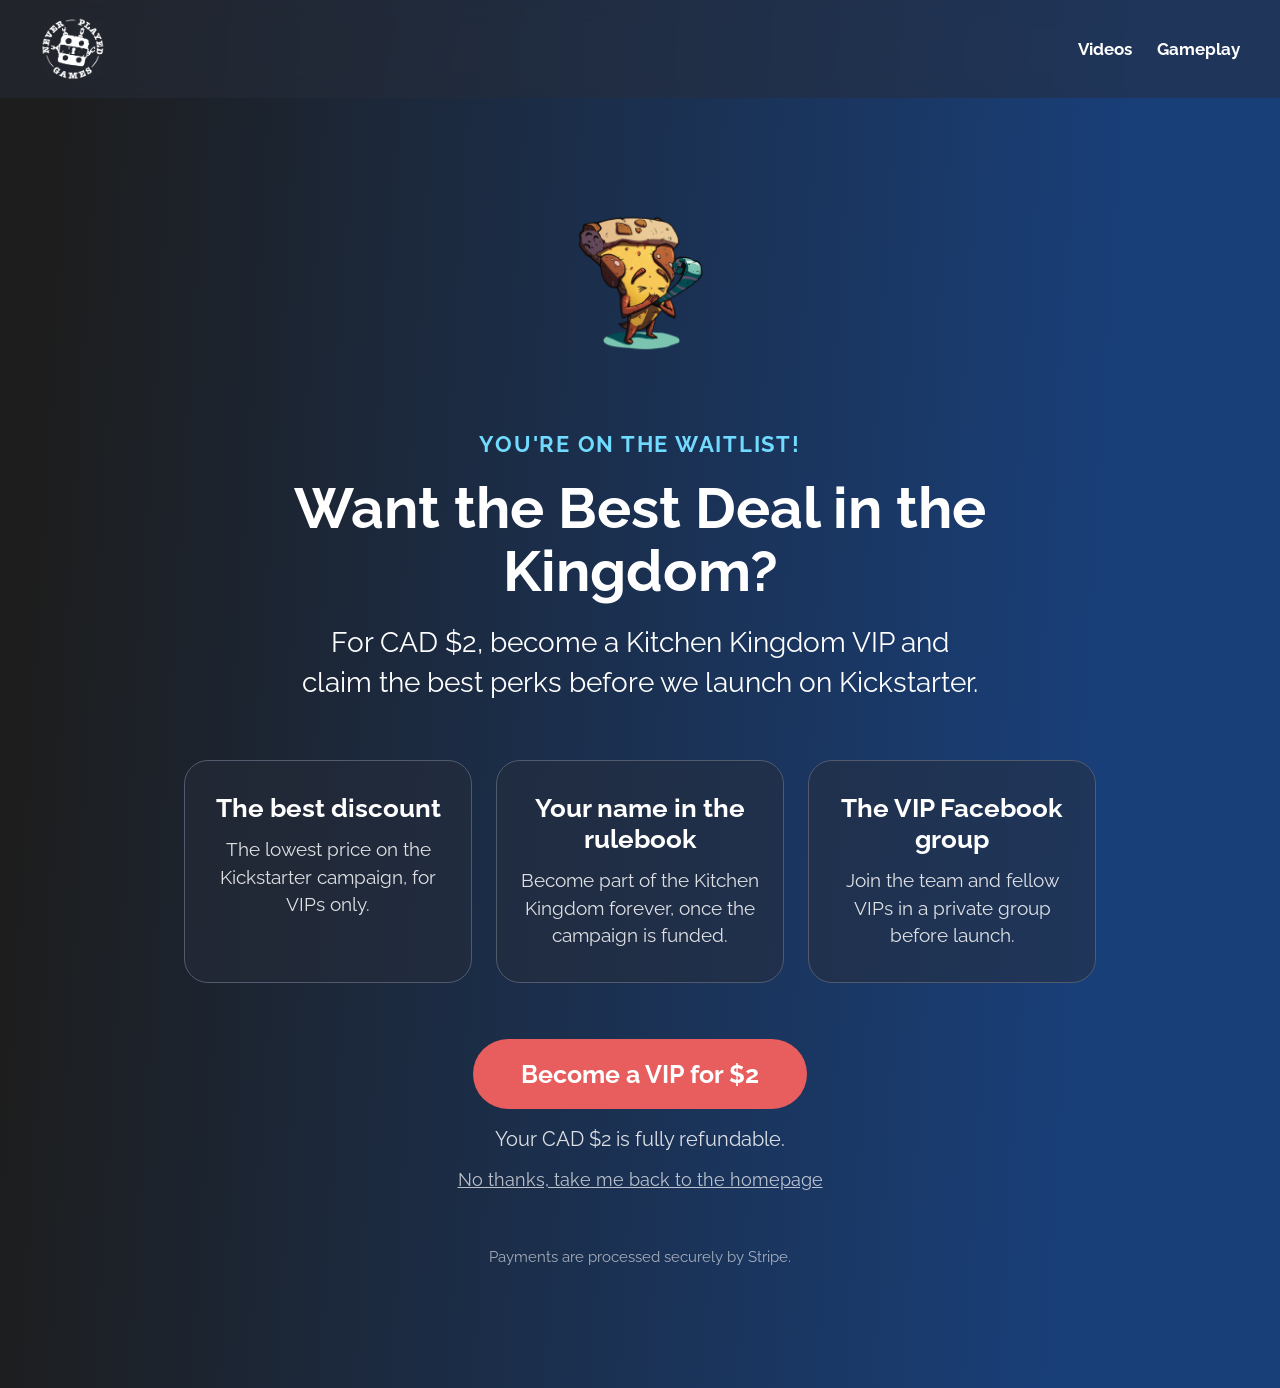
==== commit 42f24530: "Added CAD" ====
--- a/become-vip.html
+++ b/become-vip.html
@@ -55,7 +55,7 @@
             <img class="vip-character" src="assets/char-pizza.webp" alt="Party Pizza cheering">
             <p class="vip-pre">YOU'RE ON THE WAITLIST!</p>
             <h1 class="section-heading">Want the Best Deal in the Kingdom?</h1>
-            <p class="section-body">For $2, become a Kitchen Kingdom VIP and claim the best perks before we launch on
+            <p class="section-body">For CAD $2, become a Kitchen Kingdom VIP and claim the best perks before we launch on
                 Kickstarter.</p>
         </div>
 
--- a/style.css
+++ b/style.css
@@ -2371,3 +2371,14 @@
     animation: none;
   }
 }
+
+/* ─── END CTA (bottom of index.html) ─────────────────── */
+.end-cta {
+  display: flex;
+  justify-content: center;
+}
+
+.end-cta .btn-primary {
+  width: auto;
+  padding: 0 48px;
+}
